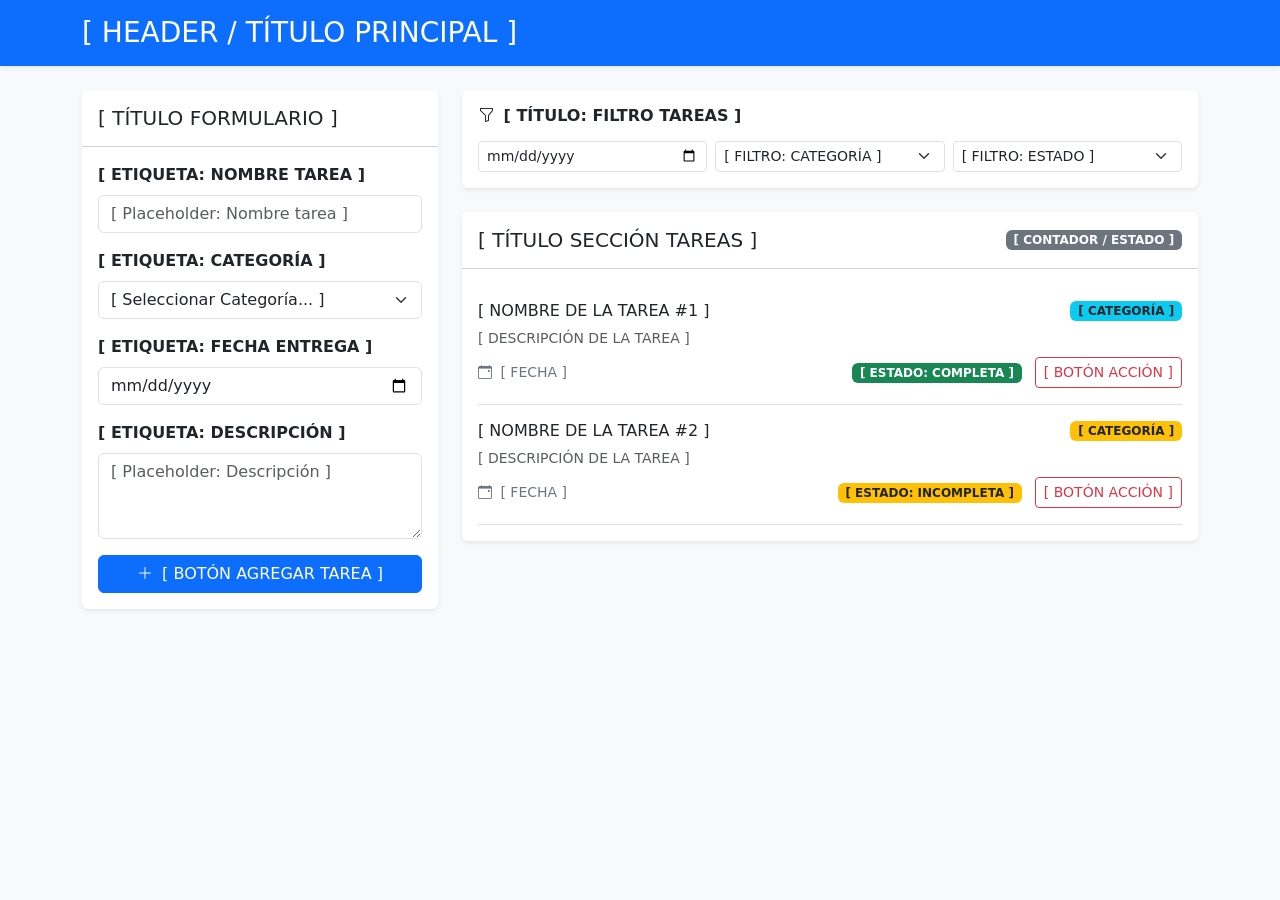
==== planificador_tareas/index.html @ f5a19c26 "Subiendo taller individual" ====
<!DOCTYPE html>
<html lang="es">
<head>
  <meta charset="UTF-8">
  <meta name="viewport" content="width=device-width, initial-scale=1.0">
  <title>Estructura Base - Bootstrap con Filtros</title>
  <!-- Bootstrap 5 CSS CDN -->
  <link href="https://cdn.jsdelivr.net/npm/bootstrap@5.3.2/dist/css/bootstrap.min.css" rel="stylesheet">
  <!-- Bootstrap Icons CDN (Opcional) -->
  <link rel="stylesheet" href="https://cdn.jsdelivr.net/npm/bootstrap-icons@1.11.1/font/bootstrap-icons.css">
  <link rel="stylesheet" href="style.css">
</head>
<body class="bg-light">

  <!-- HEADER -->
  <header class="bg-primary text-white py-3 mb-4 shadow-sm">
    <div class="container">
      <h1 class="h3 mb-0">[ HEADER / TÍTULO PRINCIPAL ]</h1>
    </div>
  </header>

  <main class="container mb-5">
    <div class="row g-4">
      
      <!-- COLUMNA IZQUIERDA: FORMULARIO -->
      <div class="col-md-5 col-lg-4">
        <div class="card shadow-sm border-0">
          
          <div class="card-header bg-white py-3">
            <h2 class="h5 card-title mb-0">[ TÍTULO FORMULARIO ]</h2>
          </div>
          
          <div class="card-body">
            <form onsubmit="return false;">
              
              <!-- Campo 1: Nombre Tarea -->
              <div class="mb-3">
                <label for="campoNombre" class="form-label fw-bold">[ ETIQUETA: NOMBRE TAREA ]</label>
                <input type="text" class="form-control" id="campoNombre" placeholder="[ Placeholder: Nombre tarea ]">
              </div>

              <!-- Campo 2: Categoría -->
              <div class="mb-3">
                <label for="campoCategoria" class="form-label fw-bold">[ ETIQUETA: CATEGORÍA ]</label>
                <select class="form-select" id="campoCategoria">
                  <option selected disabled>[ Seleccionar Categoría... ]</option>
                  <option>[ Opción 1 ]</option>
                  <option>[ Opción 2 ]</option>
                </select>
              </div>

              <!-- Campo 3: Fecha entrega -->
              <div class="mb-3">
                <label for="campoFecha" class="form-label fw-bold">[ ETIQUETA: FECHA ENTREGA ]</label>
                <input type="date" class="form-control" id="campoFecha">
              </div>

              <!-- Campo 4: Descripción -->
              <div class="mb-3">
                <label for="campoDescripcion" class="form-label fw-bold">[ ETIQUETA: DESCRIPCIÓN ]</label>
                <textarea class="form-control" id="campoDescripcion" rows="3" placeholder="[ Placeholder: Descripción ]"></textarea>
              </div>

              <!-- Botón Agregar Tarea -->
              <button type="submit" class="btn btn-primary w-100">
                <i class="bi bi-plus-lg me-1"></i> [ BOTÓN AGREGAR TAREA ]
              </button>
              
            </form>
          </div>
        </div>
      </div>

      <!-- COLUMNA DERECHA: FILTROS + LISTA DE TAREAS -->
      <div class="col-md-7 col-lg-8">
        
        <!-- SECCIÓN DE FILTROS (Agregada según el Figma) -->
        <div class="card shadow-sm border-0 mb-4">
          <div class="card-body">
            <h2 class="h6 fw-bold mb-3"><i class="bi bi-funnel me-1"></i> [ TÍTULO: FILTRO TAREAS ]</h2>
            <form class="row g-2 align-items-center" onsubmit="return false;">
              
              <!-- Filtro por Fecha -->
              <div class="col-sm-6 col-md-4">
                <label class="visually-hidden" for="filtroFecha">[ Filtro Fecha ]</label>
                <input type="date" class="form-control form-control-sm" id="filtroFecha" title="Filtrar por fecha">
              </div>

              <!-- Filtro por Categoría -->
              <div class="col-sm-6 col-md-4">
                <label class="visually-hidden" for="filtroCategoria">[ Filtro Categoría ]</label>
                <select class="form-select form-select-sm" id="filtroCategoria">
                  <option selected>[ FILTRO: CATEGORÍA ]</option>
                  <option>[ Opción 1 ]</option>
                  <option>[ Opción 2 ]</option>
                </select>
              </div>

              <!-- Filtro por Estado (Completa / Incompleta) -->
              <div class="col-sm-12 col-md-4">
                <label class="visually-hidden" for="filtroEstado">[ Filtro Estado ]</label>
                <select class="form-select form-select-sm" id="filtroEstado">
                  <option selected>[ FILTRO: ESTADO ]</option>
                  <option>[ COMPLETA ]</option>
                  <option>[ INCOMPLETA ]</option>
                </select>
              </div>

            </form>
          </div>
        </div>

        <!-- LISTA DE TAREAS -->
        <div class="card shadow-sm border-0">
          
          <div class="card-header bg-white py-3 d-flex justify-content-between align-items-center">
            <h2 class="h5 card-title mb-0">[ TÍTULO SECCIÓN TAREAS ]</h2>
            <span class="badge bg-secondary">[ CONTADOR / ESTADO ]</span>
          </div>
          
          <div class="card-body">
            
            <div class="list-group list-group-flush">
              
              <!-- Tarea #1 -->
              <div class="list-group-item py-3 px-0 border-bottom">
                <div class="d-flex w-100 justify-content-between align-items-start mb-1">
                  <h3 class="h6 mb-1 text-dark">[ NOMBRE DE LA TAREA #1 ]</h3>
                  <span class="badge bg-info text-dark">[ CATEGORÍA ]</span>
                </div>
                <p class="mb-2 text-muted small">[ DESCRIPCIÓN DE LA TAREA ]</p>
                <div class="d-flex justify-content-between align-items-center">
                  <small class="text-secondary"><i class="bi bi-calendar-event me-1"></i> [ FECHA ]</small>
                  <div>
                    <span class="badge bg-success me-2">[ ESTADO: COMPLETA ]</span>
                    <button class="btn btn-sm btn-outline-danger" title="Acción">[ BOTÓN ACCIÓN ]</button>
                  </div>
                </div>
              </div>

              <!-- Tarea #2 -->
              <div class="list-group-item py-3 px-0 border-bottom">
                <div class="d-flex w-100 justify-content-between align-items-start mb-1">
                  <h3 class="h6 mb-1 text-dark">[ NOMBRE DE LA TAREA #2 ]</h3>
                  <span class="badge bg-warning text-dark">[ CATEGORÍA ]</span>
                </div>
                <p class="mb-2 text-muted small">[ DESCRIPCIÓN DE LA TAREA ]</p>
                <div class="d-flex justify-content-between align-items-center">
                  <small class="text-secondary"><i class="bi bi-calendar-event me-1"></i> [ FECHA ]</small>
                  <div>
                    <span class="badge bg-warning text-dark me-2">[ ESTADO: INCOMPLETA ]</span>
                    <button class="btn btn-sm btn-outline-danger" title="Acción">[ BOTÓN ACCIÓN ]</button>
                  </div>
                </div>
              </div>

            </div>

          </div>
        </div>
        
      </div>

    </div>
  </main>

  <!-- Bootstrap 5 JS Bundle CDN -->
  <script src="https://cdn.jsdelivr.net/npm/bootstrap@5.3.2/dist/js/bootstrap.bundle.min.js"></script>
</body>
</html>
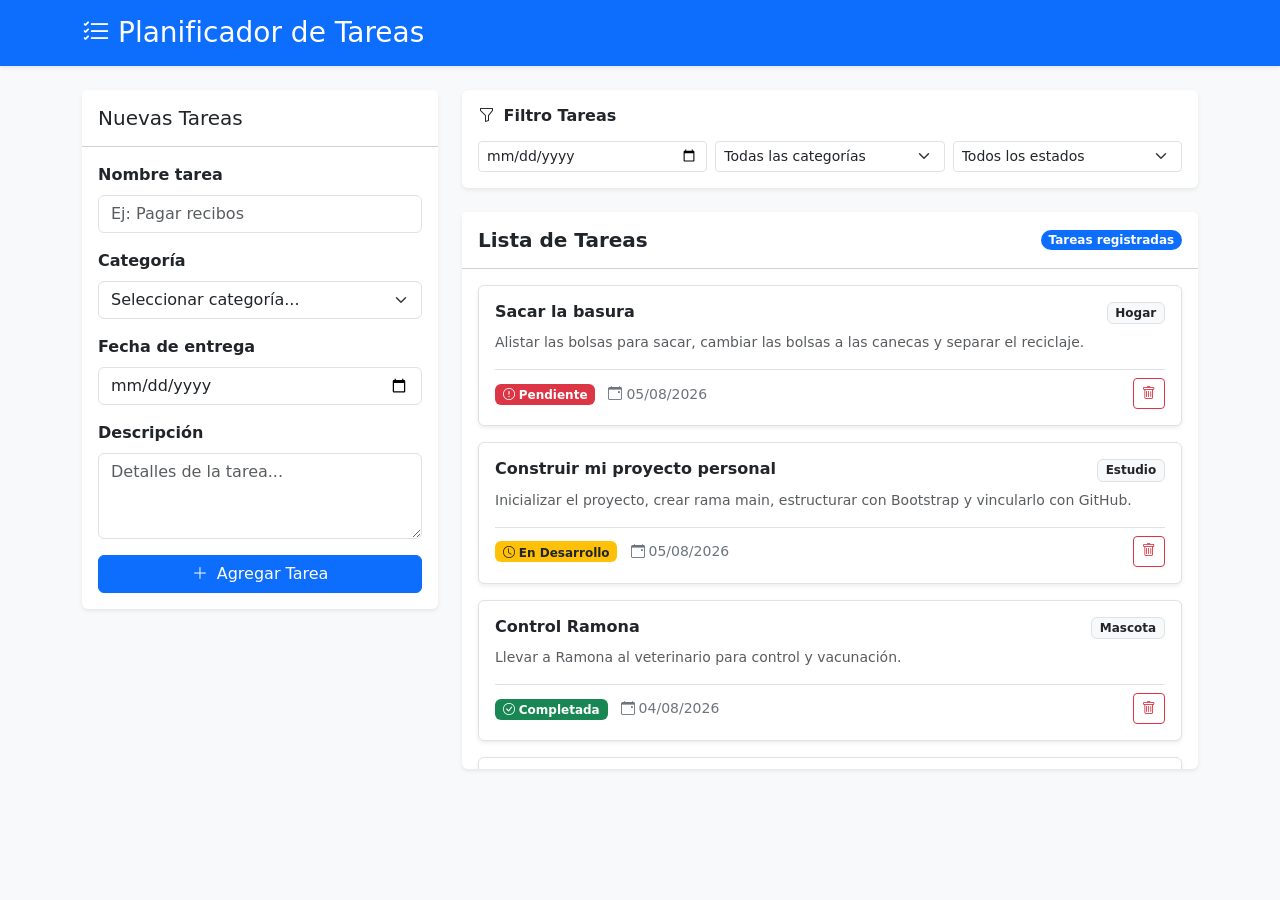
==== commit 837335b1: "tarea 2" ====
--- a/planificador_tareas/index.html
+++ b/planificador_tareas/index.html
@@ -3,161 +3,213 @@
 <head>
   <meta charset="UTF-8">
   <meta name="viewport" content="width=device-width, initial-scale=1.0">
-  <title>Estructura Base - Bootstrap con Filtros</title>
-  <!-- Bootstrap 5 CSS CDN -->
+  <title>Planificador de Tareas</title>
   <link href="https://cdn.jsdelivr.net/npm/bootstrap@5.3.2/dist/css/bootstrap.min.css" rel="stylesheet">
-  <!-- Bootstrap Icons CDN (Opcional) -->
   <link rel="stylesheet" href="https://cdn.jsdelivr.net/npm/bootstrap-icons@1.11.1/font/bootstrap-icons.css">
-  <link rel="stylesheet" href="style.css">
+  <link rel="stylesheet" href="css/style.css">
 </head>
 <body class="bg-light">
 
-  <!-- HEADER -->
   <header class="bg-primary text-white py-3 mb-4 shadow-sm">
     <div class="container">
-      <h1 class="h3 mb-0">[ HEADER / TÍTULO PRINCIPAL ]</h1>
+      <h1 class="h3 mb-0"><i class="bi bi-list-check me-2"></i>Planificador de Tareas</h1>
     </div>
   </header>
 
   <main class="container mb-5">
     <div class="row g-4">
       
-      <!-- COLUMNA IZQUIERDA: FORMULARIO -->
-      <div class="col-md-5 col-lg-4">
+      <div class="col-lg-4">
+        <div class="card shadow-sm border-0 sticky-top" style="top: 1rem;">
+          <div class="card-header bg-white py-3">
+            <h2 class="h5 card-title mb-0">Nuevas Tareas</h2>
+          </div>
+          <div class="card-body">
+            <form onsubmit="return false;">
+              <div class="mb-3">
+                <label for="nombreTarea" class="form-label fw-bold">Nombre tarea</label>
+                <input type="text" class="form-control" id="nombreTarea" placeholder="Ej: Pagar recibos">
+              </div>
+
+              <div class="mb-3">
+                <label for="categoria" class="form-label fw-bold">Categoría</label>
+                <select class="form-select" id="categoria">
+                  <option selected disabled>Seleccionar categoría...</option>
+                  <option>Trabajo</option>
+                  <option>Hogar</option>
+                  <option>Mascota</option>
+                  <option>Estudio</option>
+                </select>
+              </div>
+
+              <div class="mb-3">
+                <label for="fechaEntrega" class="form-label fw-bold">Fecha de entrega</label>
+                <input type="date" class="form-control" id="fechaEntrega">
+              </div>
+
+              <div class="mb-3">
+                <label for="descripcion" class="form-label fw-bold">Descripción</label>
+                <textarea class="form-control" id="descripcion" rows="3" placeholder="Detalles de la tarea..."></textarea>
+              </div>
+
+              <button type="submit" class="btn btn-primary w-100">
+                <i class="bi bi-plus-lg me-1"></i> Agregar Tarea
+              </button>
+            </form>
+          </div>
+        </div>
+      </div>
+
+      <div class="col-lg-8">
+        
+        <!-- SECCIÓN DE FILTROS -->
+        <div class="card shadow-sm border-0 mb-4">
+          <div class="card-body py-3">
+            <h3 class="h6 fw-bold mb-3"><i class="bi bi-funnel me-1"></i> Filtro Tareas</h3>
+            <form class="row g-2" onsubmit="return false;">
+              <div class="col-sm-4">
+                <input type="date" class="form-control form-control-sm" title="Filtrar por fecha">
+              </div>
+              <div class="col-sm-4">
+                <select class="form-select form-select-sm">
+                  <option selected>Todas las categorías</option>
+                  <option>Hogar</option>
+                  <option>Trabajo</option>
+                  <option>Mascota</option>
+                  <option>Estudio</option>
+                </select>
+              </div>
+              <div class="col-sm-4">
+                <select class="form-select form-select-sm">
+                  <option selected>Todos los estados</option>
+                  <option>Pendiente</option>
+                  <option>En Proceso</option>
+                  <option>Completada</option>
+                </select>
+              </div>
+            </form>
+          </div>
+        </div>
+
+        <!-- RECUADRO / CONTENEDOR PRINCIPAL DE TAREAS -->
         <div class="card shadow-sm border-0">
           
-          <div class="card-header bg-white py-3">
-            <h2 class="h5 card-title mb-0">[ TÍTULO FORMULARIO ]</h2>
-          </div>
-          
-          <div class="card-body">
-            <form onsubmit="return false;">
+          <!-- Encabezado del contenedor con contador -->
+          <div class="card-header bg-white py-3 d-flex justify-content-between align-items-center">
+            <h2 class="h5 mb-0 fw-bold">Lista de Tareas</h2>
+            <span class="badge bg-primary rounded-pill">Tareas registradas</span>
+          </div>
+
+          <!-- ÁREA SCROLLEABLE (max-height y overflow-y-auto) -->
+          <div class="card-body overflow-y-auto p-3" style="max-height: 500px;">
+            
+            <div class="row row-cols-1 g-3">
               
-              <!-- Campo 1: Nombre Tarea -->
-              <div class="mb-3">
-                <label for="campoNombre" class="form-label fw-bold">[ ETIQUETA: NOMBRE TAREA ]</label>
-                <input type="text" class="form-control" id="campoNombre" placeholder="[ Placeholder: Nombre tarea ]">
-              </div>
-
-              <!-- Campo 2: Categoría -->
-              <div class="mb-3">
-                <label for="campoCategoria" class="form-label fw-bold">[ ETIQUETA: CATEGORÍA ]</label>
-                <select class="form-select" id="campoCategoria">
-                  <option selected disabled>[ Seleccionar Categoría... ]</option>
-                  <option>[ Opción 1 ]</option>
-                  <option>[ Opción 2 ]</option>
-                </select>
-              </div>
-
-              <!-- Campo 3: Fecha entrega -->
-              <div class="mb-3">
-                <label for="campoFecha" class="form-label fw-bold">[ ETIQUETA: FECHA ENTREGA ]</label>
-                <input type="date" class="form-control" id="campoFecha">
-              </div>
-
-              <!-- Campo 4: Descripción -->
-              <div class="mb-3">
-                <label for="campoDescripcion" class="form-label fw-bold">[ ETIQUETA: DESCRIPCIÓN ]</label>
-                <textarea class="form-control" id="campoDescripcion" rows="3" placeholder="[ Placeholder: Descripción ]"></textarea>
-              </div>
-
-              <!-- Botón Agregar Tarea -->
-              <button type="submit" class="btn btn-primary w-100">
-                <i class="bi bi-plus-lg me-1"></i> [ BOTÓN AGREGAR TAREA ]
-              </button>
-              
-            </form>
-          </div>
-        </div>
-      </div>
-
-      <!-- COLUMNA DERECHA: FILTROS + LISTA DE TAREAS -->
-      <div class="col-md-7 col-lg-8">
-        
-        <!-- SECCIÓN DE FILTROS (Agregada según el Figma) -->
-        <div class="card shadow-sm border-0 mb-4">
-          <div class="card-body">
-            <h2 class="h6 fw-bold mb-3"><i class="bi bi-funnel me-1"></i> [ TÍTULO: FILTRO TAREAS ]</h2>
-            <form class="row g-2 align-items-center" onsubmit="return false;">
-              
-              <!-- Filtro por Fecha -->
-              <div class="col-sm-6 col-md-4">
-                <label class="visually-hidden" for="filtroFecha">[ Filtro Fecha ]</label>
-                <input type="date" class="form-control form-control-sm" id="filtroFecha" title="Filtrar por fecha">
-              </div>
-
-              <!-- Filtro por Categoría -->
-              <div class="col-sm-6 col-md-4">
-                <label class="visually-hidden" for="filtroCategoria">[ Filtro Categoría ]</label>
-                <select class="form-select form-select-sm" id="filtroCategoria">
-                  <option selected>[ FILTRO: CATEGORÍA ]</option>
-                  <option>[ Opción 1 ]</option>
-                  <option>[ Opción 2 ]</option>
-                </select>
-              </div>
-
-              <!-- Filtro por Estado (Completa / Incompleta) -->
-              <div class="col-sm-12 col-md-4">
-                <label class="visually-hidden" for="filtroEstado">[ Filtro Estado ]</label>
-                <select class="form-select form-select-sm" id="filtroEstado">
-                  <option selected>[ FILTRO: ESTADO ]</option>
-                  <option>[ COMPLETA ]</option>
-                  <option>[ INCOMPLETA ]</option>
-                </select>
-              </div>
-
-            </form>
-          </div>
-        </div>
-
-        <!-- LISTA DE TAREAS -->
-        <div class="card shadow-sm border-0">
-          
-          <div class="card-header bg-white py-3 d-flex justify-content-between align-items-center">
-            <h2 class="h5 card-title mb-0">[ TÍTULO SECCIÓN TAREAS ]</h2>
-            <span class="badge bg-secondary">[ CONTADOR / ESTADO ]</span>
-          </div>
-          
-          <div class="card-body">
-            
-            <div class="list-group list-group-flush">
-              
-              <!-- Tarea #1 -->
-              <div class="list-group-item py-3 px-0 border-bottom">
-                <div class="d-flex w-100 justify-content-between align-items-start mb-1">
-                  <h3 class="h6 mb-1 text-dark">[ NOMBRE DE LA TAREA #1 ]</h3>
-                  <span class="badge bg-info text-dark">[ CATEGORÍA ]</span>
-                </div>
-                <p class="mb-2 text-muted small">[ DESCRIPCIÓN DE LA TAREA ]</p>
-                <div class="d-flex justify-content-between align-items-center">
-                  <small class="text-secondary"><i class="bi bi-calendar-event me-1"></i> [ FECHA ]</small>
-                  <div>
-                    <span class="badge bg-success me-2">[ ESTADO: COMPLETA ]</span>
-                    <button class="btn btn-sm btn-outline-danger" title="Acción">[ BOTÓN ACCIÓN ]</button>
-                  </div>
-                </div>
-              </div>
-
-              <!-- Tarea #2 -->
-              <div class="list-group-item py-3 px-0 border-bottom">
-                <div class="d-flex w-100 justify-content-between align-items-start mb-1">
-                  <h3 class="h6 mb-1 text-dark">[ NOMBRE DE LA TAREA #2 ]</h3>
-                  <span class="badge bg-warning text-dark">[ CATEGORÍA ]</span>
-                </div>
-                <p class="mb-2 text-muted small">[ DESCRIPCIÓN DE LA TAREA ]</p>
-                <div class="d-flex justify-content-between align-items-center">
-                  <small class="text-secondary"><i class="bi bi-calendar-event me-1"></i> [ FECHA ]</small>
-                  <div>
-                    <span class="badge bg-warning text-dark me-2">[ ESTADO: INCOMPLETA ]</span>
-                    <button class="btn btn-sm btn-outline-danger" title="Acción">[ BOTÓN ACCIÓN ]</button>
-                  </div>
-                </div>
-              </div>
-
-            </div>
-
-          </div>
-        </div>
+              <!-- TARJETA 1 -->
+              <div class="col">
+                <div class="card border shadow-sm">
+                  <div class="card-body">
+                    <div class="d-flex justify-content-between align-items-start mb-2">
+                      <h3 class="h6 card-title mb-0 fw-bold">Sacar la basura</h3>
+                      <span class="badge bg-light text-body border">Hogar</span>
+                    </div>
+                    <p class="card-text text-muted small mb-3">Alistar las bolsas para sacar, cambiar las bolsas a las canecas y separar el reciclaje.</p>
+                    <div class="d-flex justify-content-between align-items-center pt-2 border-top">
+                      <div>
+                        <span class="badge bg-danger"><i class="bi bi-exclamation-circle me-1"></i>Pendiente</span>
+                        <!-- <span class="badge bg-warning text-dark"><i class="bi bi-clock me-1"></i>En Desarrollo</span> -->
+                        <small class="text-secondary ms-2"><i class="bi bi-calendar-event me-1"></i>05/08/2026</small>
+                      </div>
+                      <button class="btn btn-sm btn-outline-danger" title="Eliminar"><i class="bi bi-trash"></i></button>
+                    </div>
+                  </div>
+                </div>
+              </div>
+
+              <!-- TARJETA 2 -->
+              <div class="col">
+                <div class="card border shadow-sm">
+                  <div class="card-body">
+                    <div class="d-flex justify-content-between align-items-start mb-2">
+                      <h3 class="h6 card-title mb-0 fw-bold">Construir mi proyecto personal</h3>
+                      <span class="badge bg-light text-body border">Estudio</span>
+                    </div>
+                    <p class="card-text text-muted small mb-3">Inicializar el proyecto, crear rama main, estructurar con Bootstrap y vincularlo con GitHub.</p>
+                    <div class="d-flex justify-content-between align-items-center pt-2 border-top">
+                      <div>
+                        <span class="badge bg-warning text-dark"><i class="bi bi-clock me-1"></i>En Desarrollo</span>
+                        <small class="text-secondary ms-2"><i class="bi bi-calendar-event me-1"></i>05/08/2026</small>
+                      </div>
+                      <button class="btn btn-sm btn-outline-danger" title="Eliminar"><i class="bi bi-trash"></i></button>
+                    </div>
+                  </div>
+                </div>
+              </div>
+
+              <!-- TARJETA 3 -->
+              <div class="col">
+                <div class="card border shadow-sm">
+                  <div class="card-body">
+                    <div class="d-flex justify-content-between align-items-start mb-2">
+                      <h3 class="h6 card-title mb-0 fw-bold">Control Ramona</h3>
+                      <span class="badge bg-light text-body border">Mascota</span>
+                    </div>
+                    <p class="card-text text-muted small mb-3">Llevar a Ramona al veterinario para control y vacunación.</p>
+                    <div class="d-flex justify-content-between align-items-center pt-2 border-top">
+                      <div>
+                        <span class="badge bg-success"><i class="bi bi-check-circle me-1"></i>Completada</span>
+                        <small class="text-secondary ms-2"><i class="bi bi-calendar-event me-1"></i>04/08/2026</small>
+                      </div>
+                      <button class="btn btn-sm btn-outline-danger" title="Eliminar"><i class="bi bi-trash"></i></button>
+                    </div>
+                  </div>
+                </div>
+              </div>
+
+              <!-- TARJETA 4 -->
+              <div class="col">
+                <div class="card border shadow-sm">
+                  <div class="card-body">
+                    <div class="d-flex justify-content-between align-items-start mb-2">
+                      <h3 class="h6 card-title mb-0 fw-bold">Hacer lista de mercado</h3>
+                      <span class="badge bg-light text-body border">Hogar</span>
+                    </div>
+                    <p class="card-text text-muted small mb-3">Verificar que insumos de cocina y aseo se agotaron para comprar.</p>
+                    <div class="d-flex justify-content-between align-items-center pt-2 border-top">
+                      <div>
+                        <span class="badge bg-danger"><i class="bi bi-exclamation-circle me-1"></i>Pendiente</span>
+                        <small class="text-secondary ms-2"><i class="bi bi-calendar-event me-1"></i>15/08/2026</small>
+                      </div>
+                      <button class="btn btn-sm btn-outline-danger" title="Eliminar"><i class="bi bi-trash"></i></button>
+                    </div>
+                  </div>
+                </div>
+              </div>
+
+              <!-- TARJETA 5 -->
+              <div class="col">
+                <div class="card border shadow-sm">
+                  <div class="card-body">
+                    <div class="d-flex justify-content-between align-items-start mb-2">
+                      <h3 class="h6 card-title mb-0 fw-bold">Arreglar CV</h3>
+                      <span class="badge bg-light text-body border">Trabajo</span>
+                    </div>
+                    <p class="card-text text-muted small mb-3">Rediseñar mi hoja de vida, ordenarla segun el formato brindado por Generation.</p>
+                    <div class="d-flex justify-content-between align-items-center pt-2 border-top">
+                      <div>
+                        <span class="badge bg-danger"><i class="bi bi-exclamation-circle me-1"></i>Pendiente</span>
+                        <small class="text-secondary ms-2"><i class="bi bi-calendar-event me-1"></i>15/08/2026</small>
+                      </div>
+                      <button class="btn btn-sm btn-outline-danger" title="Eliminar"><i class="bi bi-trash"></i></button>
+                    </div>
+                  </div>
+                </div>
+              </div>
+
+            </div> <!-- Fin de Grid Interno -->
+
+          </div> <!-- Fin del área scrolleable -->
+        </div> <!-- Fin de Card Contenedor -->
         
       </div>
 
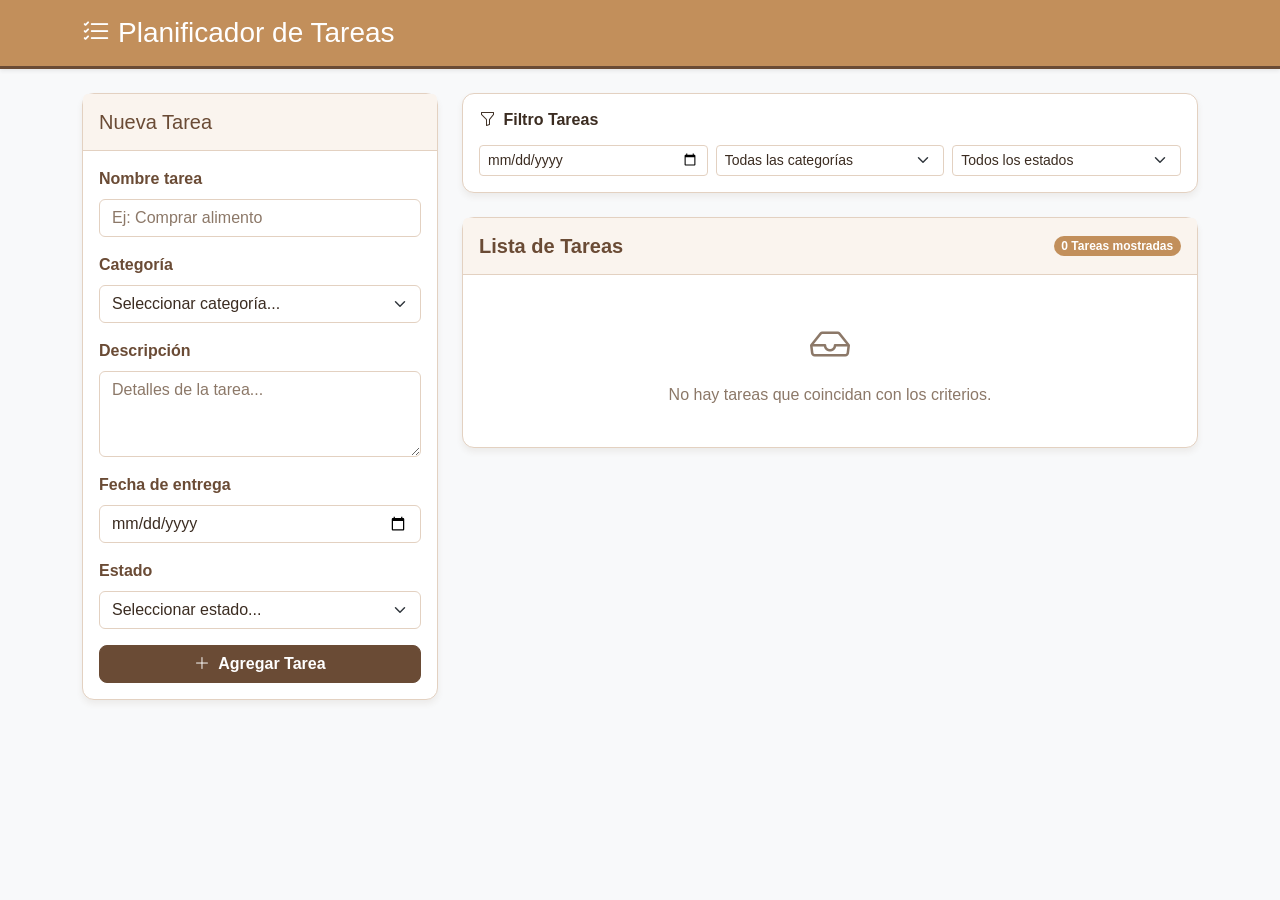
==== commit 4db04552: "uniendo tareas" ====
--- a/planificador_tareas/index.html
+++ b/planificador_tareas/index.html
@@ -4,12 +4,15 @@
   <meta charset="UTF-8">
   <meta name="viewport" content="width=device-width, initial-scale=1.0">
   <title>Planificador de Tareas</title>
+  <!-- Bootstrap 5 CSS CDN -->
   <link href="https://cdn.jsdelivr.net/npm/bootstrap@5.3.2/dist/css/bootstrap.min.css" rel="stylesheet">
+  <!-- Bootstrap Icons CDN -->
   <link rel="stylesheet" href="https://cdn.jsdelivr.net/npm/bootstrap-icons@1.11.1/font/bootstrap-icons.css">
   <link rel="stylesheet" href="css/style.css">
 </head>
 <body class="bg-light">
 
+  <!-- HEADER -->
   <header class="bg-primary text-white py-3 mb-4 shadow-sm">
     <div class="container">
       <h1 class="h3 mb-0"><i class="bi bi-list-check me-2"></i>Planificador de Tareas</h1>
@@ -19,37 +22,56 @@
   <main class="container mb-5">
     <div class="row g-4">
       
+      <!-- FORMULARIO -->
       <div class="col-lg-4">
         <div class="card shadow-sm border-0 sticky-top" style="top: 1rem;">
           <div class="card-header bg-white py-3">
-            <h2 class="h5 card-title mb-0">Nuevas Tareas</h2>
+            <h2 class="h5 card-title mb-0">Nueva Tarea</h2>
           </div>
           <div class="card-body">
-            <form onsubmit="return false;">
+            
+            <!-- ALERTA DE ERROR -->
+            <div id="alertError" class="alert alert-danger alert-dismissible fade show d-none" role="alert">
+              <i class="bi bi-exclamation-triangle-fill me-2"></i>
+              <span id="alertMessage">Por favor, completa todos los campos requeridos.</span>
+            </div>
+
+            <form id="taskForm">
               <div class="mb-3">
-                <label for="nombreTarea" class="form-label fw-bold">Nombre tarea</label>
-                <input type="text" class="form-control" id="nombreTarea" placeholder="Ej: Pagar recibos">
+                <label for="newTaskNameInput" class="form-label fw-bold">Nombre tarea</label>
+                <input type="text" class="form-control" id="newTaskNameInput" placeholder="Ej: Comprar alimento">
               </div>
 
+              <!-- CATEGORÍAS ACTUALIZADAS -->
               <div class="mb-3">
-                <label for="categoria" class="form-label fw-bold">Categoría</label>
-                <select class="form-select" id="categoria">
-                  <option selected disabled>Seleccionar categoría...</option>
-                  <option>Trabajo</option>
-                  <option>Hogar</option>
-                  <option>Mascota</option>
-                  <option>Estudio</option>
+                <label for="newTaskCategory" class="form-label fw-bold">Categoría</label>
+                <select class="form-select" id="newTaskCategory">
+                  <option value="" selected disabled>Seleccionar categoría...</option>
+                  <option value="Hogar">Hogar</option>
+                  <option value="Trabajo">Trabajo</option>
+                  <option value="Estudio">Estudio</option>
+                  <option value="Mascota">Mascota</option>
                 </select>
               </div>
 
               <div class="mb-3">
-                <label for="fechaEntrega" class="form-label fw-bold">Fecha de entrega</label>
-                <input type="date" class="form-control" id="fechaEntrega">
+                <label for="newTaskDescription" class="form-label fw-bold">Descripción</label>
+                <textarea class="form-control" id="newTaskDescription" rows="3" placeholder="Detalles de la tarea..."></textarea>
               </div>
 
               <div class="mb-3">
-                <label for="descripcion" class="form-label fw-bold">Descripción</label>
-                <textarea class="form-control" id="descripcion" rows="3" placeholder="Detalles de la tarea..."></textarea>
+                <label for="newTaskDueDate" class="form-label fw-bold">Fecha de entrega</label>
+                <input type="date" class="form-control" id="newTaskDueDate">
+              </div>
+
+              <div class="mb-3">
+                <label for="newTaskStatus" class="form-label fw-bold">Estado</label>
+                <select class="form-select" id="newTaskStatus">
+                  <option value="" selected disabled>Seleccionar estado...</option>
+                  <option value="Pendiente">Pendiente</option>
+                  <option value="En Proceso">En Proceso</option>
+                  <option value="Completada">Completada</option>
+                </select>
               </div>
 
               <button type="submit" class="btn btn-primary w-100">
@@ -60,163 +82,59 @@
         </div>
       </div>
 
+      <!-- SECCIÓN DE TAREAS Y FILTROS -->
       <div class="col-lg-8">
         
-        <!-- SECCIÓN DE FILTROS -->
+        <!-- FILTROS -->
         <div class="card shadow-sm border-0 mb-4">
           <div class="card-body py-3">
             <h3 class="h6 fw-bold mb-3"><i class="bi bi-funnel me-1"></i> Filtro Tareas</h3>
-            <form class="row g-2" onsubmit="return false;">
+            <div class="row g-2">
               <div class="col-sm-4">
-                <input type="date" class="form-control form-control-sm" title="Filtrar por fecha">
+                <input type="date" id="filterDate" class="form-control form-control-sm" title="Filtrar por fecha">
               </div>
               <div class="col-sm-4">
-                <select class="form-select form-select-sm">
-                  <option selected>Todas las categorías</option>
-                  <option>Hogar</option>
-                  <option>Trabajo</option>
-                  <option>Mascota</option>
-                  <option>Estudio</option>
+                <select id="filterCategory" class="form-select form-select-sm">
+                  <option value="">Todas las categorías</option>
+                  <option value="Hogar">Hogar</option>
+                  <option value="Trabajo">Trabajo</option>
+                  <option value="Estudio">Estudio</option>
+                  <option value="Mascota">Mascota</option>
                 </select>
               </div>
               <div class="col-sm-4">
-                <select class="form-select form-select-sm">
-                  <option selected>Todos los estados</option>
-                  <option>Pendiente</option>
-                  <option>En Proceso</option>
-                  <option>Completada</option>
+                <select id="filterStatus" class="form-select form-select-sm">
+                  <option value="">Todos los estados</option>
+                  <option value="Pendiente">Pendiente</option>
+                  <option value="En Proceso">En Proceso</option>
+                  <option value="Completada">Completada</option>
                 </select>
               </div>
-            </form>
+            </div>
           </div>
         </div>
 
-        <!-- RECUADRO / CONTENEDOR PRINCIPAL DE TAREAS -->
+        <!-- RECUADRO DE TAREAS -->
         <div class="card shadow-sm border-0">
-          
-          <!-- Encabezado del contenedor con contador -->
           <div class="card-header bg-white py-3 d-flex justify-content-between align-items-center">
             <h2 class="h5 mb-0 fw-bold">Lista de Tareas</h2>
-            <span class="badge bg-primary rounded-pill">Tareas registradas</span>
+            <span id="taskCounter" class="badge bg-primary rounded-pill">0 Tareas registradas</span>
           </div>
 
-          <!-- ÁREA SCROLLEABLE (max-height y overflow-y-auto) -->
+          <!-- CONTENEDOR DINÁMICO DE TARJETAS -->
           <div class="card-body overflow-y-auto p-3" style="max-height: 500px;">
-            
-            <div class="row row-cols-1 g-3">
-              
-              <!-- TARJETA 1 -->
-              <div class="col">
-                <div class="card border shadow-sm">
-                  <div class="card-body">
-                    <div class="d-flex justify-content-between align-items-start mb-2">
-                      <h3 class="h6 card-title mb-0 fw-bold">Sacar la basura</h3>
-                      <span class="badge bg-light text-body border">Hogar</span>
-                    </div>
-                    <p class="card-text text-muted small mb-3">Alistar las bolsas para sacar, cambiar las bolsas a las canecas y separar el reciclaje.</p>
-                    <div class="d-flex justify-content-between align-items-center pt-2 border-top">
-                      <div>
-                        <span class="badge bg-danger"><i class="bi bi-exclamation-circle me-1"></i>Pendiente</span>
-                        <!-- <span class="badge bg-warning text-dark"><i class="bi bi-clock me-1"></i>En Desarrollo</span> -->
-                        <small class="text-secondary ms-2"><i class="bi bi-calendar-event me-1"></i>05/08/2026</small>
-                      </div>
-                      <button class="btn btn-sm btn-outline-danger" title="Eliminar"><i class="bi bi-trash"></i></button>
-                    </div>
-                  </div>
-                </div>
-              </div>
-
-              <!-- TARJETA 2 -->
-              <div class="col">
-                <div class="card border shadow-sm">
-                  <div class="card-body">
-                    <div class="d-flex justify-content-between align-items-start mb-2">
-                      <h3 class="h6 card-title mb-0 fw-bold">Construir mi proyecto personal</h3>
-                      <span class="badge bg-light text-body border">Estudio</span>
-                    </div>
-                    <p class="card-text text-muted small mb-3">Inicializar el proyecto, crear rama main, estructurar con Bootstrap y vincularlo con GitHub.</p>
-                    <div class="d-flex justify-content-between align-items-center pt-2 border-top">
-                      <div>
-                        <span class="badge bg-warning text-dark"><i class="bi bi-clock me-1"></i>En Desarrollo</span>
-                        <small class="text-secondary ms-2"><i class="bi bi-calendar-event me-1"></i>05/08/2026</small>
-                      </div>
-                      <button class="btn btn-sm btn-outline-danger" title="Eliminar"><i class="bi bi-trash"></i></button>
-                    </div>
-                  </div>
-                </div>
-              </div>
-
-              <!-- TARJETA 3 -->
-              <div class="col">
-                <div class="card border shadow-sm">
-                  <div class="card-body">
-                    <div class="d-flex justify-content-between align-items-start mb-2">
-                      <h3 class="h6 card-title mb-0 fw-bold">Control Ramona</h3>
-                      <span class="badge bg-light text-body border">Mascota</span>
-                    </div>
-                    <p class="card-text text-muted small mb-3">Llevar a Ramona al veterinario para control y vacunación.</p>
-                    <div class="d-flex justify-content-between align-items-center pt-2 border-top">
-                      <div>
-                        <span class="badge bg-success"><i class="bi bi-check-circle me-1"></i>Completada</span>
-                        <small class="text-secondary ms-2"><i class="bi bi-calendar-event me-1"></i>04/08/2026</small>
-                      </div>
-                      <button class="btn btn-sm btn-outline-danger" title="Eliminar"><i class="bi bi-trash"></i></button>
-                    </div>
-                  </div>
-                </div>
-              </div>
-
-              <!-- TARJETA 4 -->
-              <div class="col">
-                <div class="card border shadow-sm">
-                  <div class="card-body">
-                    <div class="d-flex justify-content-between align-items-start mb-2">
-                      <h3 class="h6 card-title mb-0 fw-bold">Hacer lista de mercado</h3>
-                      <span class="badge bg-light text-body border">Hogar</span>
-                    </div>
-                    <p class="card-text text-muted small mb-3">Verificar que insumos de cocina y aseo se agotaron para comprar.</p>
-                    <div class="d-flex justify-content-between align-items-center pt-2 border-top">
-                      <div>
-                        <span class="badge bg-danger"><i class="bi bi-exclamation-circle me-1"></i>Pendiente</span>
-                        <small class="text-secondary ms-2"><i class="bi bi-calendar-event me-1"></i>15/08/2026</small>
-                      </div>
-                      <button class="btn btn-sm btn-outline-danger" title="Eliminar"><i class="bi bi-trash"></i></button>
-                    </div>
-                  </div>
-                </div>
-              </div>
-
-              <!-- TARJETA 5 -->
-              <div class="col">
-                <div class="card border shadow-sm">
-                  <div class="card-body">
-                    <div class="d-flex justify-content-between align-items-start mb-2">
-                      <h3 class="h6 card-title mb-0 fw-bold">Arreglar CV</h3>
-                      <span class="badge bg-light text-body border">Trabajo</span>
-                    </div>
-                    <p class="card-text text-muted small mb-3">Rediseñar mi hoja de vida, ordenarla segun el formato brindado por Generation.</p>
-                    <div class="d-flex justify-content-between align-items-center pt-2 border-top">
-                      <div>
-                        <span class="badge bg-danger"><i class="bi bi-exclamation-circle me-1"></i>Pendiente</span>
-                        <small class="text-secondary ms-2"><i class="bi bi-calendar-event me-1"></i>15/08/2026</small>
-                      </div>
-                      <button class="btn btn-sm btn-outline-danger" title="Eliminar"><i class="bi bi-trash"></i></button>
-                    </div>
-                  </div>
-                </div>
-              </div>
-
-            </div> <!-- Fin de Grid Interno -->
-
-          </div> <!-- Fin del área scrolleable -->
-        </div> <!-- Fin de Card Contenedor -->
+            <div id="taskList" class="row row-cols-1 g-3">
+              <!-- Las tarjetas se generarán dinámicamente con JavaScript -->
+            </div>
+          </div>
+        </div>
         
       </div>
 
     </div>
   </main>
 
-  <!-- Bootstrap 5 JS Bundle CDN -->
   <script src="https://cdn.jsdelivr.net/npm/bootstrap@5.3.2/dist/js/bootstrap.bundle.min.js"></script>
+  <script src="app.js"></script>
 </body>
 </html>
--- a/planificador_tareas/css/style.css
+++ b/planificador_tareas/css/style.css
@@ -0,0 +1,131 @@
+/* ===================================================
+   PALETA DE COLORES - EEVEE THEME
+   =================================================== */
+:root {
+    --eevee-bg: #f5ede4;           
+    --eevee-body: #c28f5b;         
+    --eevee-border: #e3d1c1;       
+    --eevee-accent: #6a4b35;       
+    --eevee-accent-hover: #4a3221;  
+    --eevee-alert: #d46c59;        
+    --eevee-text: #3b2c21;         
+    --eevee-text-muted: #8c7868;   
+    --eevee-card-bg: #ffffff;      
+}
+
+body {
+  background-color: var(--eevee-bg) !important;
+  color: var(--eevee-text) !important;
+  font-family: 'Segoe UI', Tahoma, Geneva, Verdana, sans-serif;
+}
+
+header.bg-primary {
+  background-color: var(--eevee-body) !important;
+  color: #fff !important;
+  border-bottom: 3px solid var(--eevee-accent);
+}
+
+.card {
+  background-color: var(--eevee-card-bg) !important;
+  color: var(--eevee-text) !important;
+  border: 1px solid var(--eevee-border) !important;
+  border-radius: 12px;
+  box-shadow: 0 4px 6px rgba(106, 75, 53, 0.08) !important; 
+}
+
+.card-header {
+  background-color: #faf4ee !important;
+  border-bottom: 1px solid var(--eevee-border) !important;
+  color: var(--eevee-accent) !important;
+}
+
+.form-control, 
+.form-select {
+  background-color: #ffffff !important;
+  color: var(--eevee-text) !important;
+  border: 1px solid var(--eevee-border) !important;
+}
+
+.form-control::placeholder {
+  color: var(--eevee-text-muted) !important;
+}
+
+.form-control:focus, 
+.form-select:focus {
+  border-color: var(--eevee-body) !important;
+  box-shadow: 0 0 0 0.25rem rgba(194, 143, 91, 0.25) !important;
+}
+
+.form-label {
+  color: var(--eevee-accent) !important;
+}
+
+.btn-primary {
+  background-color: var(--eevee-accent) !important;
+  border-color: var(--eevee-accent) !important;
+  color: #fff !important;
+  font-weight: 600;
+  transition: all 0.3s ease;
+  border-radius: 8px;
+}
+
+.btn-primary:hover {
+  background-color: var(--eevee-accent-hover) !important;
+  border-color: var(--eevee-accent-hover) !important;
+  transform: translateY(-1px);
+  box-shadow: 0 4px 8px rgba(106, 75, 53, 0.3);
+}
+
+.btn-outline-danger {
+  color: var(--eevee-alert) !important;
+  border-color: var(--eevee-alert) !important;
+}
+
+.btn-outline-danger:hover {
+  background-color: var(--eevee-alert) !important;
+  color: #fff !important;
+}
+
+.alert-danger {
+  background-color: rgba(212, 108, 89, 0.1) !important;
+  border: 1px solid var(--eevee-alert) !important;
+  color: var(--eevee-alert) !important;
+}
+
+.badge.bg-light {
+  background-color: var(--eevee-bg) !important;
+  color: var(--eevee-accent) !important;
+  border: 1px solid var(--eevee-border) !important;
+}
+
+.badge.bg-primary {
+  background-color: var(--eevee-body) !important;
+  color: #fff !important;
+}
+
+.text-muted, 
+.text-secondary {
+  color: var(--eevee-text-muted) !important;
+}
+
+.text-dark {
+  color: var(--eevee-text) !important;
+}
+
+.overflow-y-auto::-webkit-scrollbar {
+  width: 8px;
+}
+
+.overflow-y-auto::-webkit-scrollbar-track {
+  background: var(--eevee-bg);
+  border-radius: 4px;
+}
+
+.overflow-y-auto::-webkit-scrollbar-thumb {
+  background: var(--eevee-body);
+  border-radius: 4px;
+}
+
+.overflow-y-auto::-webkit-scrollbar-thumb:hover {
+  background: var(--eevee-accent);
+}
